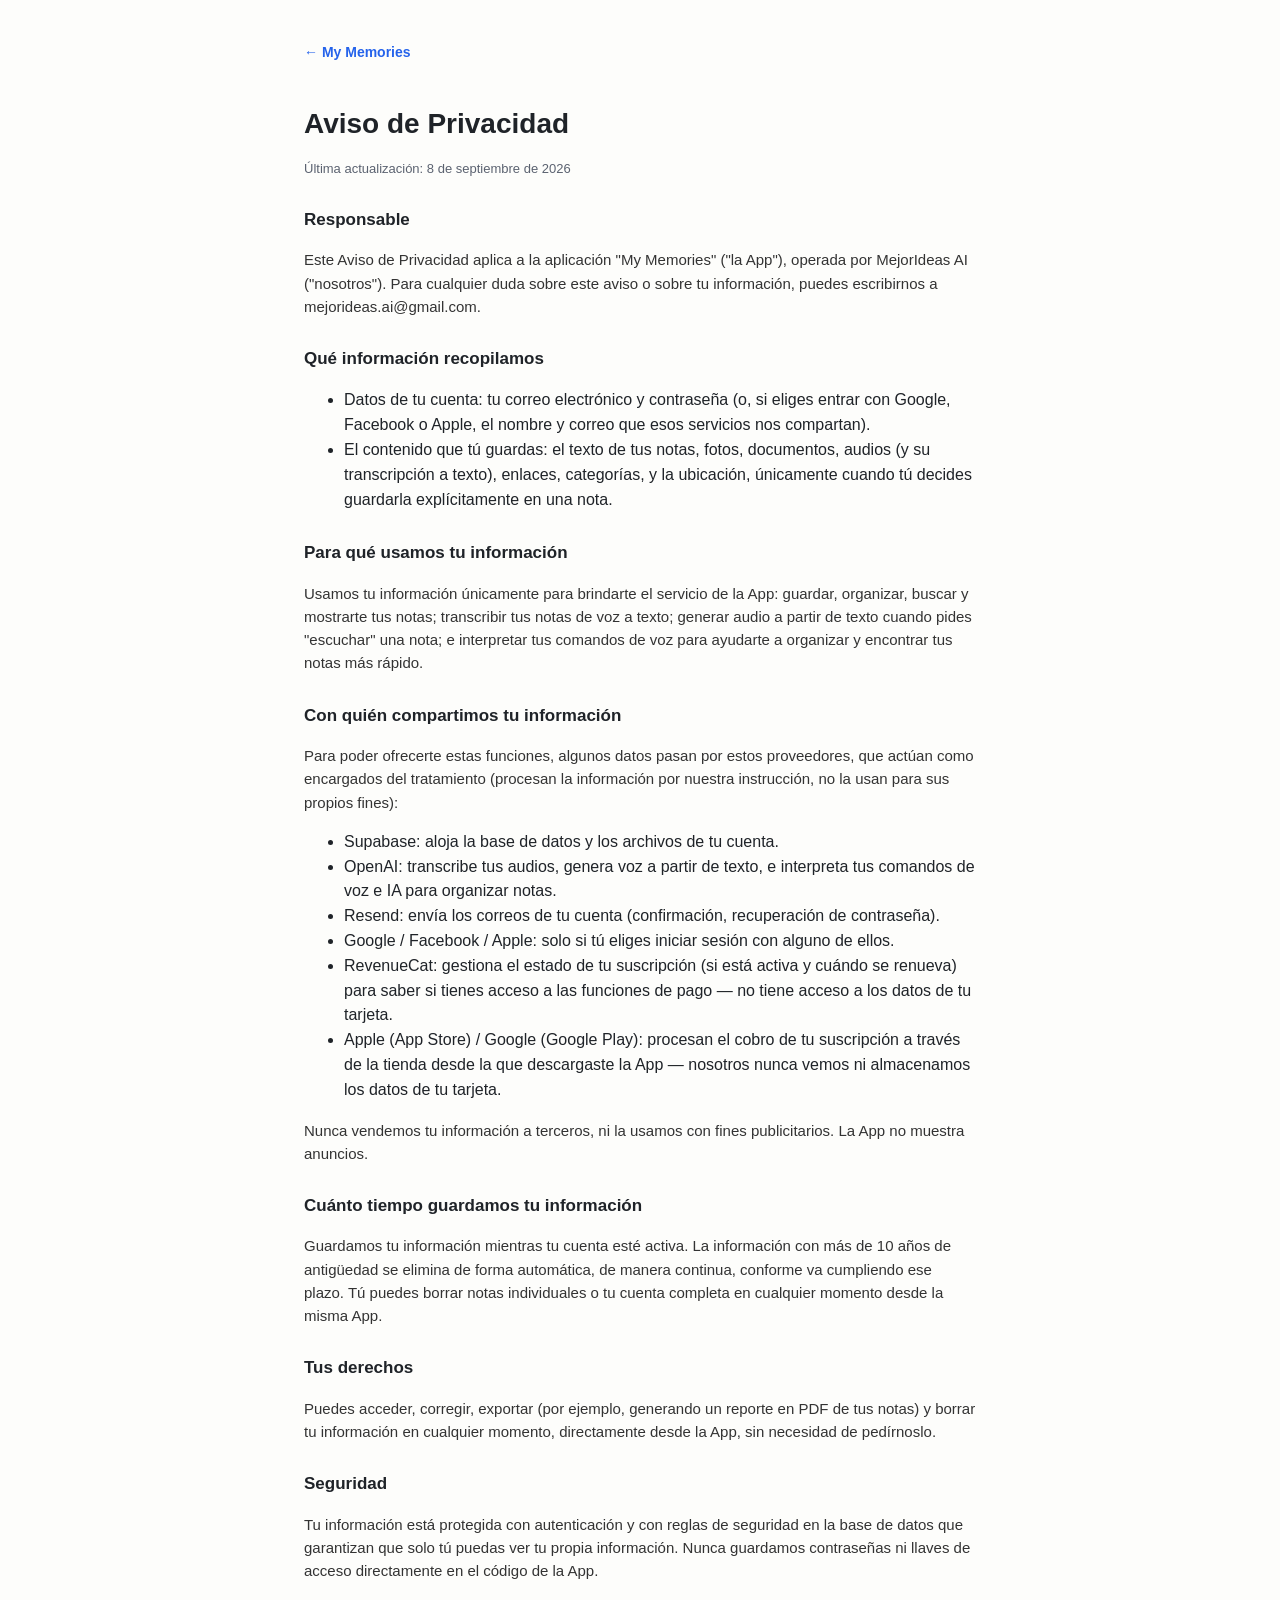
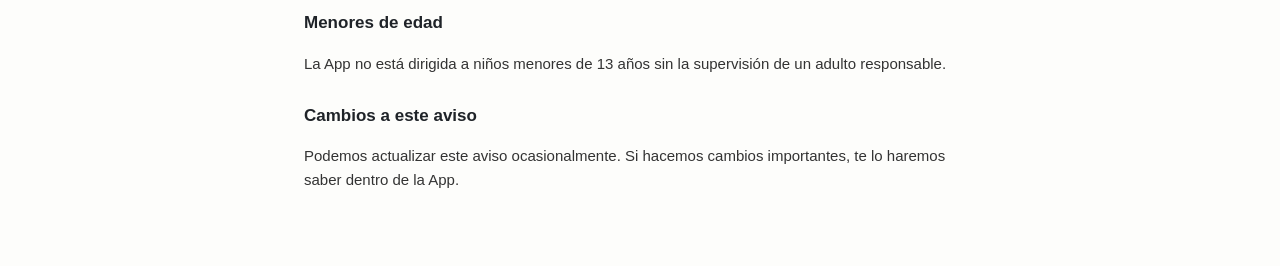
==== privacidad.html @ 93f1fa99 "Add My Memories landing page and legal pages" ====
<!doctype html>
<html lang="es">
<head>
<meta charset="utf-8" />
<meta name="viewport" content="width=device-width, initial-scale=1" />
<title>Aviso de Privacidad — My Memories</title>
<link rel="stylesheet" href="style.css" />
</head>
<body>
<div class="legal-page">
  <a href="index.html" class="back-link">← My Memories</a>
  <h1>Aviso de Privacidad</h1>
  <p class="updated">Última actualización: 8 de septiembre de 2026</p>

  <h2>Responsable</h2>
  <p>Este Aviso de Privacidad aplica a la aplicación "My Memories" ("la App"), operada por MejorIdeas AI ("nosotros"). Para cualquier duda sobre este aviso o sobre tu información, puedes escribirnos a mejorideas.ai@gmail.com.</p>

  <h2>Qué información recopilamos</h2>
  <ul>
    <li>Datos de tu cuenta: tu correo electrónico y contraseña (o, si eliges entrar con Google, Facebook o Apple, el nombre y correo que esos servicios nos compartan).</li>
    <li>El contenido que tú guardas: el texto de tus notas, fotos, documentos, audios (y su transcripción a texto), enlaces, categorías, y la ubicación, únicamente cuando tú decides guardarla explícitamente en una nota.</li>
  </ul>

  <h2>Para qué usamos tu información</h2>
  <p>Usamos tu información únicamente para brindarte el servicio de la App: guardar, organizar, buscar y mostrarte tus notas; transcribir tus notas de voz a texto; generar audio a partir de texto cuando pides "escuchar" una nota; e interpretar tus comandos de voz para ayudarte a organizar y encontrar tus notas más rápido.</p>

  <h2>Con quién compartimos tu información</h2>
  <p>Para poder ofrecerte estas funciones, algunos datos pasan por estos proveedores, que actúan como encargados del tratamiento (procesan la información por nuestra instrucción, no la usan para sus propios fines):</p>
  <ul>
    <li>Supabase: aloja la base de datos y los archivos de tu cuenta.</li>
    <li>OpenAI: transcribe tus audios, genera voz a partir de texto, e interpreta tus comandos de voz e IA para organizar notas.</li>
    <li>Resend: envía los correos de tu cuenta (confirmación, recuperación de contraseña).</li>
    <li>Google / Facebook / Apple: solo si tú eliges iniciar sesión con alguno de ellos.</li>
    <li>RevenueCat: gestiona el estado de tu suscripción (si está activa y cuándo se renueva) para saber si tienes acceso a las funciones de pago — no tiene acceso a los datos de tu tarjeta.</li>
    <li>Apple (App Store) / Google (Google Play): procesan el cobro de tu suscripción a través de la tienda desde la que descargaste la App — nosotros nunca vemos ni almacenamos los datos de tu tarjeta.</li>
  </ul>
  <p>Nunca vendemos tu información a terceros, ni la usamos con fines publicitarios. La App no muestra anuncios.</p>

  <h2>Cuánto tiempo guardamos tu información</h2>
  <p>Guardamos tu información mientras tu cuenta esté activa. La información con más de 10 años de antigüedad se elimina de forma automática, de manera continua, conforme va cumpliendo ese plazo. Tú puedes borrar notas individuales o tu cuenta completa en cualquier momento desde la misma App.</p>

  <h2>Tus derechos</h2>
  <p>Puedes acceder, corregir, exportar (por ejemplo, generando un reporte en PDF de tus notas) y borrar tu información en cualquier momento, directamente desde la App, sin necesidad de pedírnoslo.</p>

  <h2>Seguridad</h2>
  <p>Tu información está protegida con autenticación y con reglas de seguridad en la base de datos que garantizan que solo tú puedas ver tu propia información. Nunca guardamos contraseñas ni llaves de acceso directamente en el código de la App.</p>

  <h2>Menores de edad</h2>
  <p>La App no está dirigida a niños menores de 13 años sin la supervisión de un adulto responsable.</p>

  <h2>Cambios a este aviso</h2>
  <p>Podemos actualizar este aviso ocasionalmente. Si hacemos cambios importantes, te lo haremos saber dentro de la App.</p>
</div>
</body>
</html>
---- style.css ----
:root {
  --blue: #2563eb;
  --blue-dark: #1d4ed8;
  --text: #1f2328;
  --muted: #5b6270;
  --bg: #fdfdfb;
  --card: #eef2fb;
  --border: #e3e6ec;
}

* {
  box-sizing: border-box;
}

body {
  margin: 0;
  font-family: -apple-system, BlinkMacSystemFont, "Segoe UI", Roboto, Helvetica, Arial, sans-serif;
  color: var(--text);
  background: var(--bg);
  line-height: 1.55;
}

a {
  color: var(--blue);
}

header.site-header {
  display: flex;
  align-items: center;
  justify-content: space-between;
  padding: 18px 24px;
  max-width: 960px;
  margin: 0 auto;
}

.brand {
  display: flex;
  align-items: center;
  gap: 10px;
  font-weight: 700;
  font-size: 20px;
  text-decoration: none;
  color: var(--text);
}

.brand-mark {
  width: 34px;
  height: 34px;
  border-radius: 9px;
  background: var(--blue);
  color: #fff;
  display: flex;
  align-items: center;
  justify-content: center;
  font-size: 18px;
}

nav.site-nav a {
  margin-left: 20px;
  text-decoration: none;
  color: var(--muted);
  font-size: 14px;
  font-weight: 600;
}

.hero {
  max-width: 960px;
  margin: 0 auto;
  padding: 48px 24px 32px;
  text-align: center;
}

.hero h1 {
  font-size: 40px;
  margin: 0 0 12px;
}

.hero p.tagline {
  font-size: 19px;
  color: var(--muted);
  max-width: 560px;
  margin: 0 auto 28px;
}

.cta-row {
  display: flex;
  justify-content: center;
  gap: 14px;
  flex-wrap: wrap;
}

.btn {
  display: inline-block;
  padding: 13px 26px;
  border-radius: 10px;
  font-weight: 700;
  text-decoration: none;
  font-size: 15px;
}

.btn-primary {
  background: var(--blue);
  color: #fff;
}

.btn-primary:hover {
  background: var(--blue-dark);
}

.btn-secondary {
  background: #fff;
  color: var(--text);
  border: 1px solid var(--border);
}

section {
  max-width: 960px;
  margin: 0 auto;
  padding: 40px 24px;
}

section h2 {
  font-size: 26px;
  text-align: center;
  margin-bottom: 32px;
}

.grid {
  display: grid;
  grid-template-columns: repeat(auto-fit, minmax(240px, 1fr));
  gap: 20px;
}

.card {
  background: var(--card);
  border-radius: 14px;
  padding: 22px;
}

.card .icon {
  font-size: 26px;
  margin-bottom: 10px;
  display: block;
}

.card h3 {
  margin: 0 0 6px;
  font-size: 17px;
}

.card p {
  margin: 0;
  color: var(--muted);
  font-size: 14.5px;
}

.steps {
  counter-reset: step;
  display: grid;
  grid-template-columns: repeat(auto-fit, minmax(200px, 1fr));
  gap: 24px;
}

.step {
  text-align: center;
}

.step .step-num {
  width: 40px;
  height: 40px;
  border-radius: 50%;
  background: var(--blue);
  color: #fff;
  display: flex;
  align-items: center;
  justify-content: center;
  font-weight: 700;
  margin: 0 auto 12px;
}

.step h3 {
  font-size: 15.5px;
  margin: 0 0 6px;
}

.step p {
  color: var(--muted);
  font-size: 14px;
  margin: 0;
}

.pricing {
  display: flex;
  justify-content: center;
  gap: 20px;
  flex-wrap: wrap;
}

.plan {
  background: #fff;
  border: 1px solid var(--border);
  border-radius: 14px;
  padding: 28px;
  width: 220px;
  text-align: center;
}

.plan.highlight {
  border-color: var(--blue);
  box-shadow: 0 0 0 2px var(--blue) inset;
}

.plan .badge {
  display: inline-block;
  background: var(--blue);
  color: #fff;
  font-size: 11px;
  font-weight: 700;
  padding: 3px 10px;
  border-radius: 999px;
  margin-bottom: 10px;
}

.plan .price {
  font-size: 30px;
  font-weight: 800;
  margin: 6px 0 2px;
}

.plan .period {
  color: var(--muted);
  font-size: 13px;
}

.trial-note {
  text-align: center;
  color: var(--muted);
  font-size: 14px;
  margin-top: 18px;
}

footer.site-footer {
  border-top: 1px solid var(--border);
  padding: 28px 24px 40px;
  text-align: center;
  color: var(--muted);
  font-size: 13.5px;
}

footer.site-footer a {
  color: var(--muted);
  margin: 0 8px;
}

.legal-page {
  max-width: 720px;
  margin: 0 auto;
  padding: 40px 24px 60px;
}

.legal-page h1 {
  font-size: 28px;
  margin-bottom: 4px;
}

.legal-page .updated {
  color: var(--muted);
  font-size: 13px;
  margin-bottom: 28px;
}

.legal-page p, .legal-page h2 {
  white-space: pre-line;
}

.legal-page h2 {
  font-size: 17px;
  margin-top: 28px;
  margin-bottom: 6px;
}

.legal-page p {
  font-size: 15px;
  color: #333;
}

.back-link {
  display: inline-block;
  margin-bottom: 20px;
  font-size: 14px;
  font-weight: 600;
  text-decoration: none;
}

@media (max-width: 600px) {
  .hero h1 { font-size: 30px; }
  nav.site-nav a { margin-left: 12px; font-size: 13px; }
}
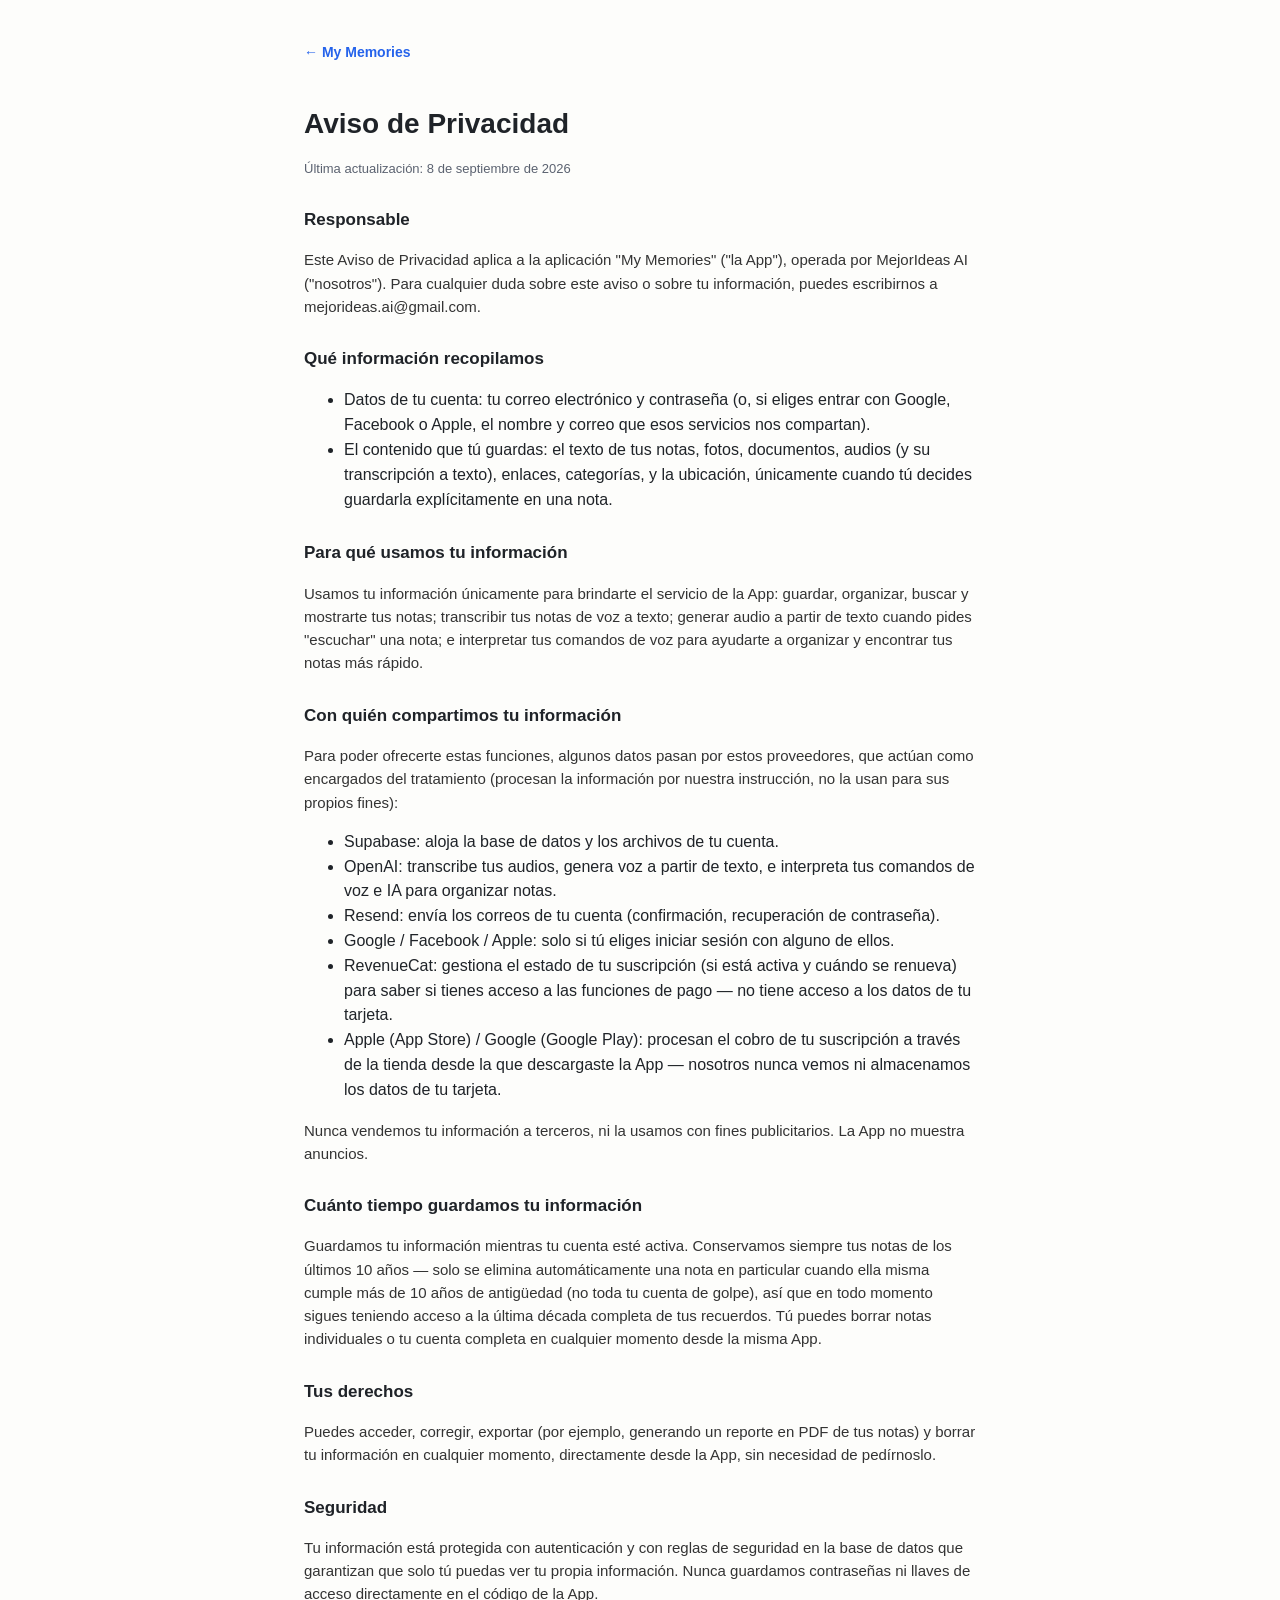
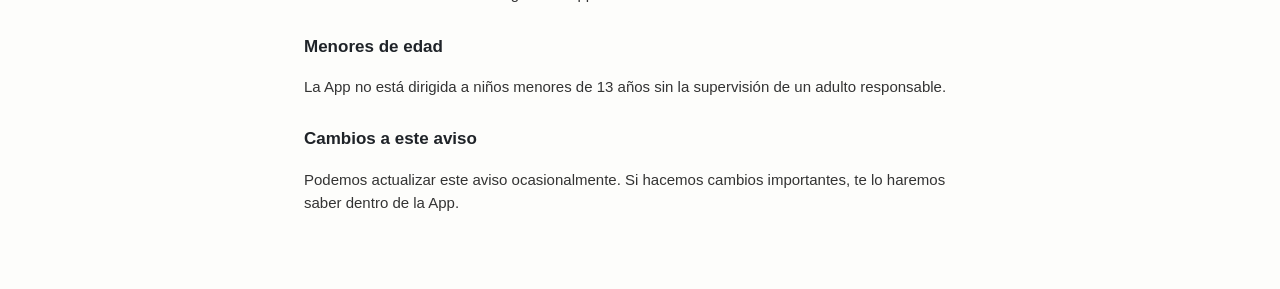
==== commit da0043eb: "Explain billing grace period and rolling 10-year retention" ====
--- a/privacidad.html
+++ b/privacidad.html
@@ -37,7 +37,7 @@
   <p>Nunca vendemos tu información a terceros, ni la usamos con fines publicitarios. La App no muestra anuncios.</p>
 
   <h2>Cuánto tiempo guardamos tu información</h2>
-  <p>Guardamos tu información mientras tu cuenta esté activa. La información con más de 10 años de antigüedad se elimina de forma automática, de manera continua, conforme va cumpliendo ese plazo. Tú puedes borrar notas individuales o tu cuenta completa en cualquier momento desde la misma App.</p>
+  <p>Guardamos tu información mientras tu cuenta esté activa. Conservamos siempre tus notas de los últimos 10 años — solo se elimina automáticamente una nota en particular cuando ella misma cumple más de 10 años de antigüedad (no toda tu cuenta de golpe), así que en todo momento sigues teniendo acceso a la última década completa de tus recuerdos. Tú puedes borrar notas individuales o tu cuenta completa en cualquier momento desde la misma App.</p>
 
   <h2>Tus derechos</h2>
   <p>Puedes acceder, corregir, exportar (por ejemplo, generando un reporte en PDF de tus notas) y borrar tu información en cualquier momento, directamente desde la App, sin necesidad de pedírnoslo.</p>
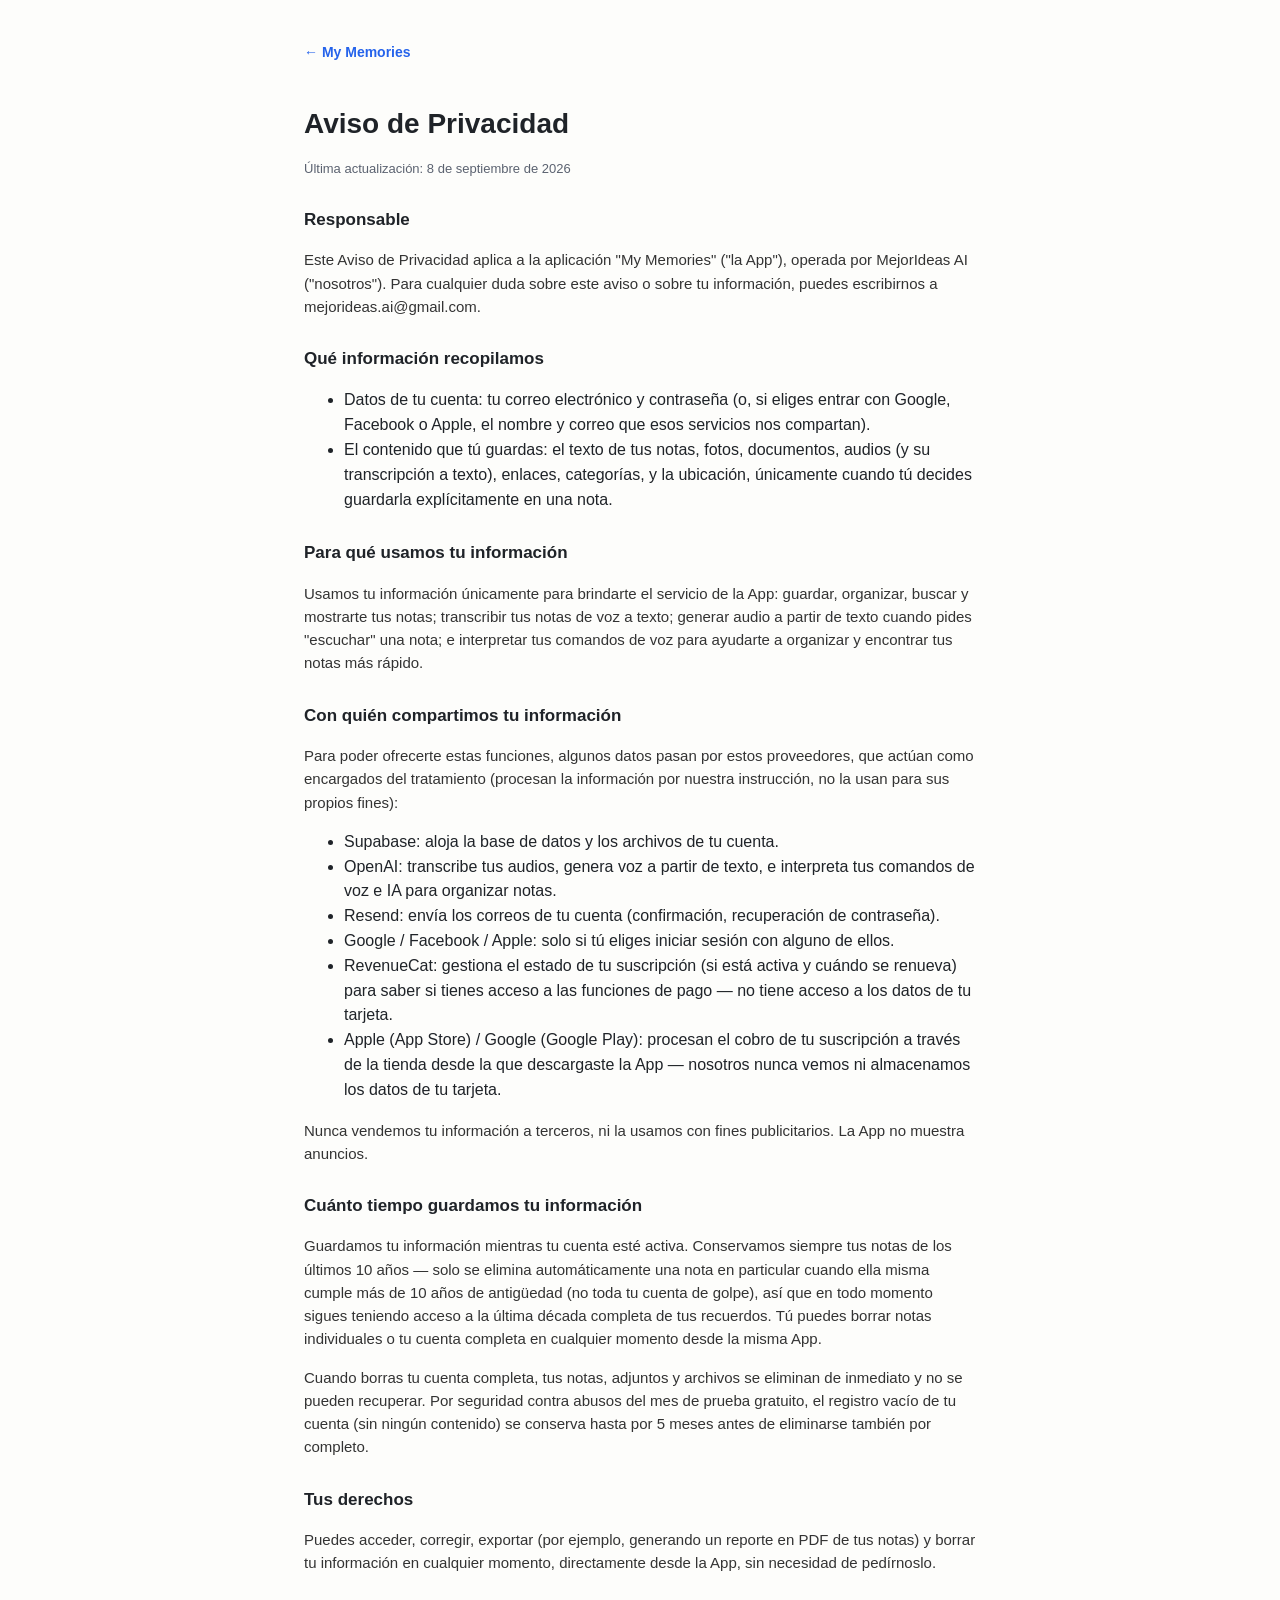
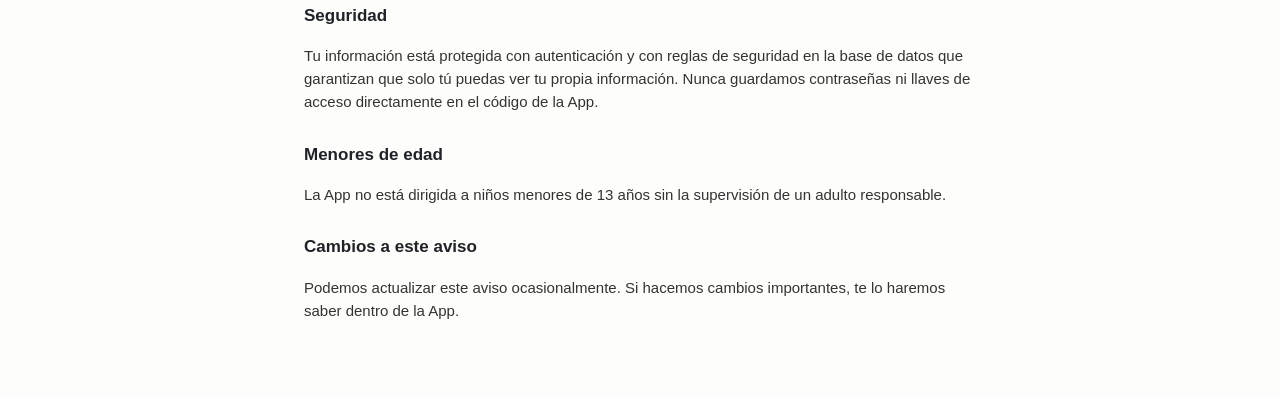
==== commit 2a0a35a5: "Clarify 5-month account purge retention in privacy notice" ====
--- a/privacidad.html
+++ b/privacidad.html
@@ -38,6 +38,7 @@
 
   <h2>Cuánto tiempo guardamos tu información</h2>
   <p>Guardamos tu información mientras tu cuenta esté activa. Conservamos siempre tus notas de los últimos 10 años — solo se elimina automáticamente una nota en particular cuando ella misma cumple más de 10 años de antigüedad (no toda tu cuenta de golpe), así que en todo momento sigues teniendo acceso a la última década completa de tus recuerdos. Tú puedes borrar notas individuales o tu cuenta completa en cualquier momento desde la misma App.</p>
+  <p>Cuando borras tu cuenta completa, tus notas, adjuntos y archivos se eliminan de inmediato y no se pueden recuperar. Por seguridad contra abusos del mes de prueba gratuito, el registro vacío de tu cuenta (sin ningún contenido) se conserva hasta por 5 meses antes de eliminarse también por completo.</p>
 
   <h2>Tus derechos</h2>
   <p>Puedes acceder, corregir, exportar (por ejemplo, generando un reporte en PDF de tus notas) y borrar tu información en cualquier momento, directamente desde la App, sin necesidad de pedírnoslo.</p>
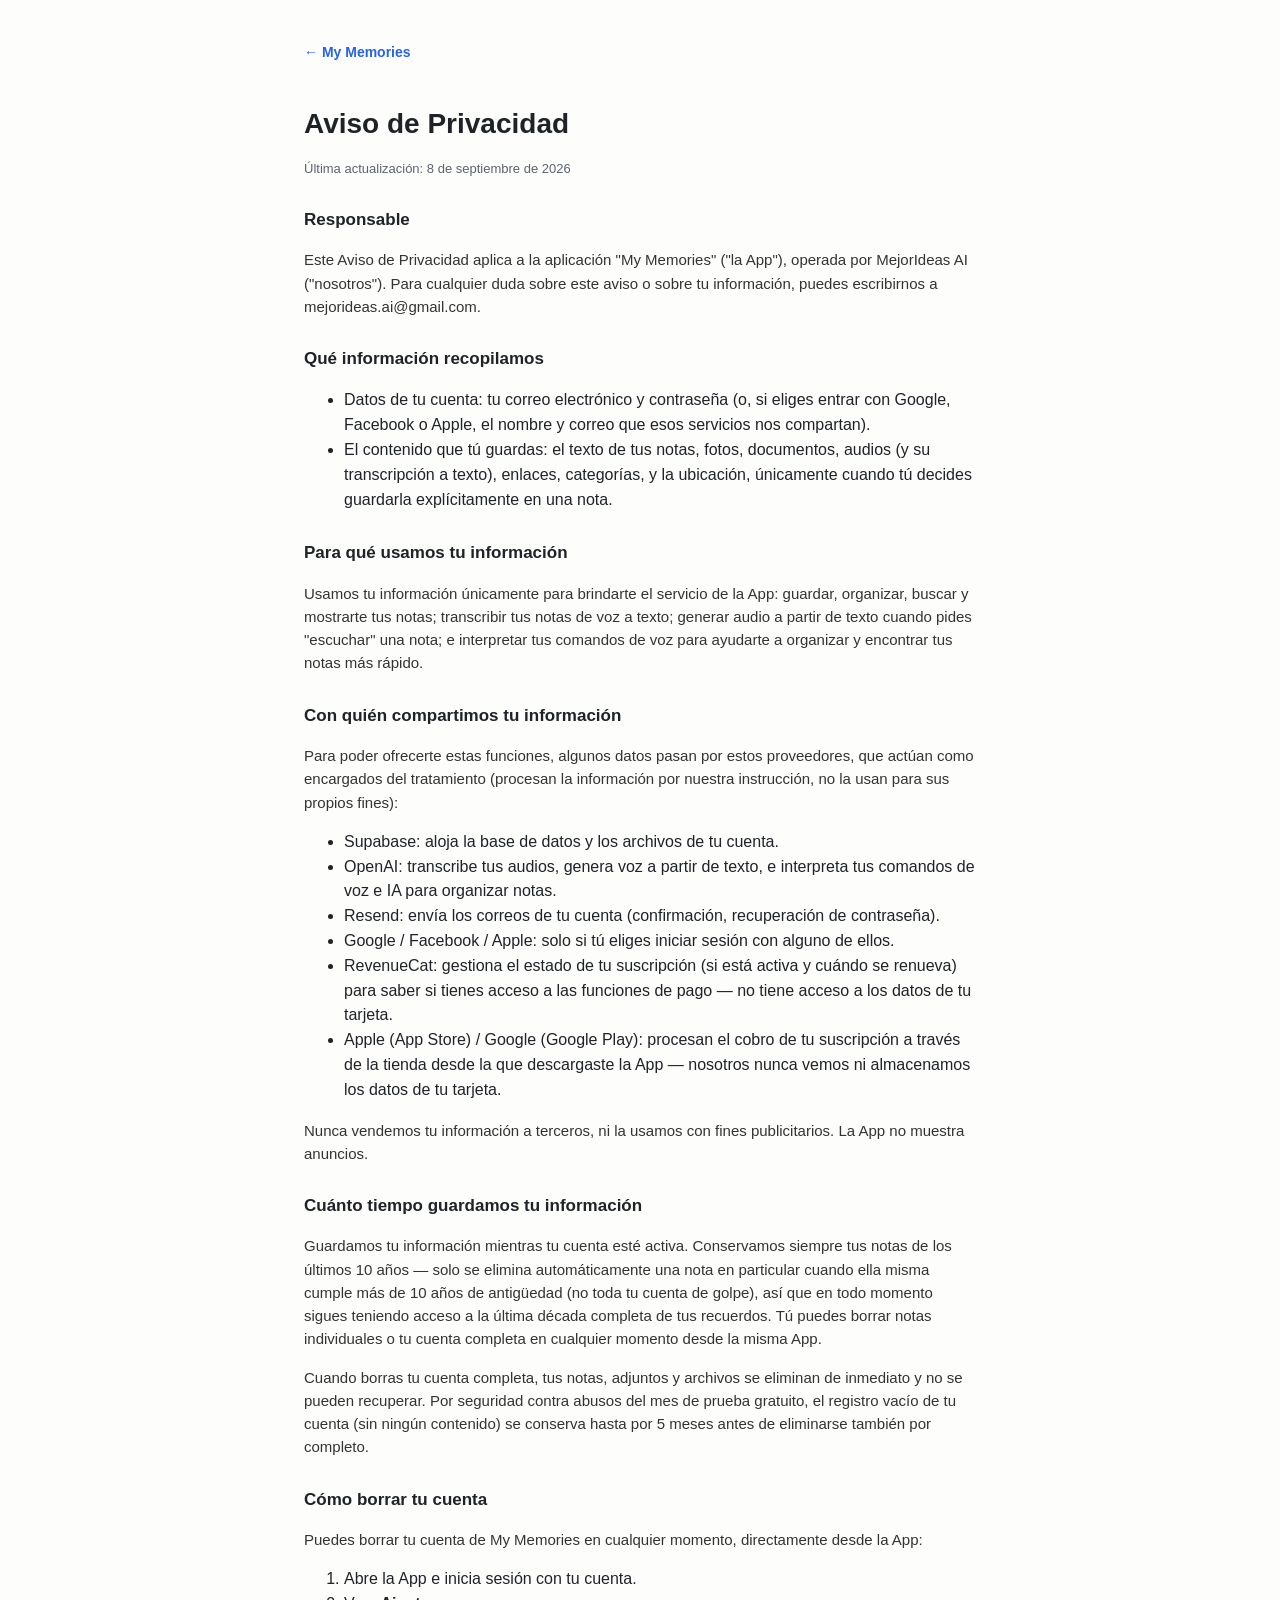
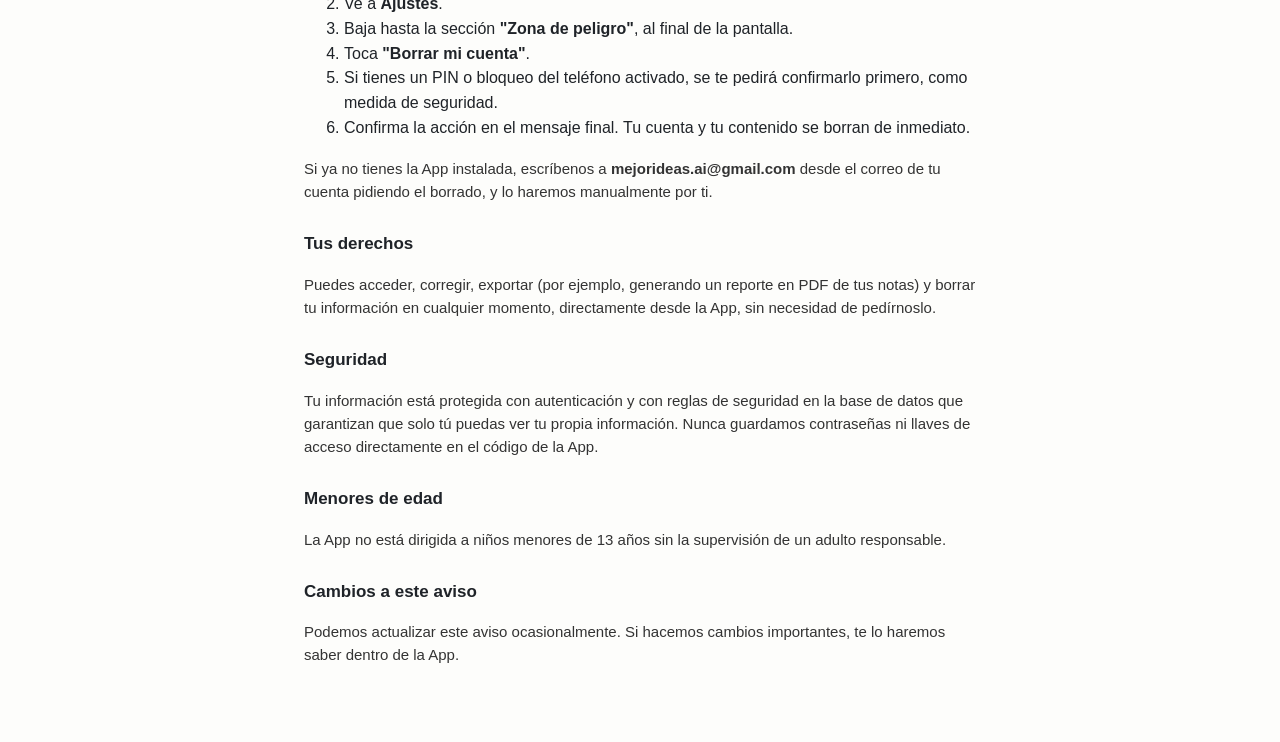
==== commit 0f0b8ea8: "Add explicit step-by-step account deletion instructions to Privacy Notice Required by Google Play's " ====
--- a/privacidad.html
+++ b/privacidad.html
@@ -40,6 +40,18 @@
   <p>Guardamos tu información mientras tu cuenta esté activa. Conservamos siempre tus notas de los últimos 10 años — solo se elimina automáticamente una nota en particular cuando ella misma cumple más de 10 años de antigüedad (no toda tu cuenta de golpe), así que en todo momento sigues teniendo acceso a la última década completa de tus recuerdos. Tú puedes borrar notas individuales o tu cuenta completa en cualquier momento desde la misma App.</p>
   <p>Cuando borras tu cuenta completa, tus notas, adjuntos y archivos se eliminan de inmediato y no se pueden recuperar. Por seguridad contra abusos del mes de prueba gratuito, el registro vacío de tu cuenta (sin ningún contenido) se conserva hasta por 5 meses antes de eliminarse también por completo.</p>
 
+  <h2>Cómo borrar tu cuenta</h2>
+  <p>Puedes borrar tu cuenta de My Memories en cualquier momento, directamente desde la App:</p>
+  <ol>
+    <li>Abre la App e inicia sesión con tu cuenta.</li>
+    <li>Ve a <strong>Ajustes</strong>.</li>
+    <li>Baja hasta la sección <strong>"Zona de peligro"</strong>, al final de la pantalla.</li>
+    <li>Toca <strong>"Borrar mi cuenta"</strong>.</li>
+    <li>Si tienes un PIN o bloqueo del teléfono activado, se te pedirá confirmarlo primero, como medida de seguridad.</li>
+    <li>Confirma la acción en el mensaje final. Tu cuenta y tu contenido se borran de inmediato.</li>
+  </ol>
+  <p>Si ya no tienes la App instalada, escríbenos a <strong>mejorideas.ai@gmail.com</strong> desde el correo de tu cuenta pidiendo el borrado, y lo haremos manualmente por ti.</p>
+
   <h2>Tus derechos</h2>
   <p>Puedes acceder, corregir, exportar (por ejemplo, generando un reporte en PDF de tus notas) y borrar tu información en cualquier momento, directamente desde la App, sin necesidad de pedírnoslo.</p>
 
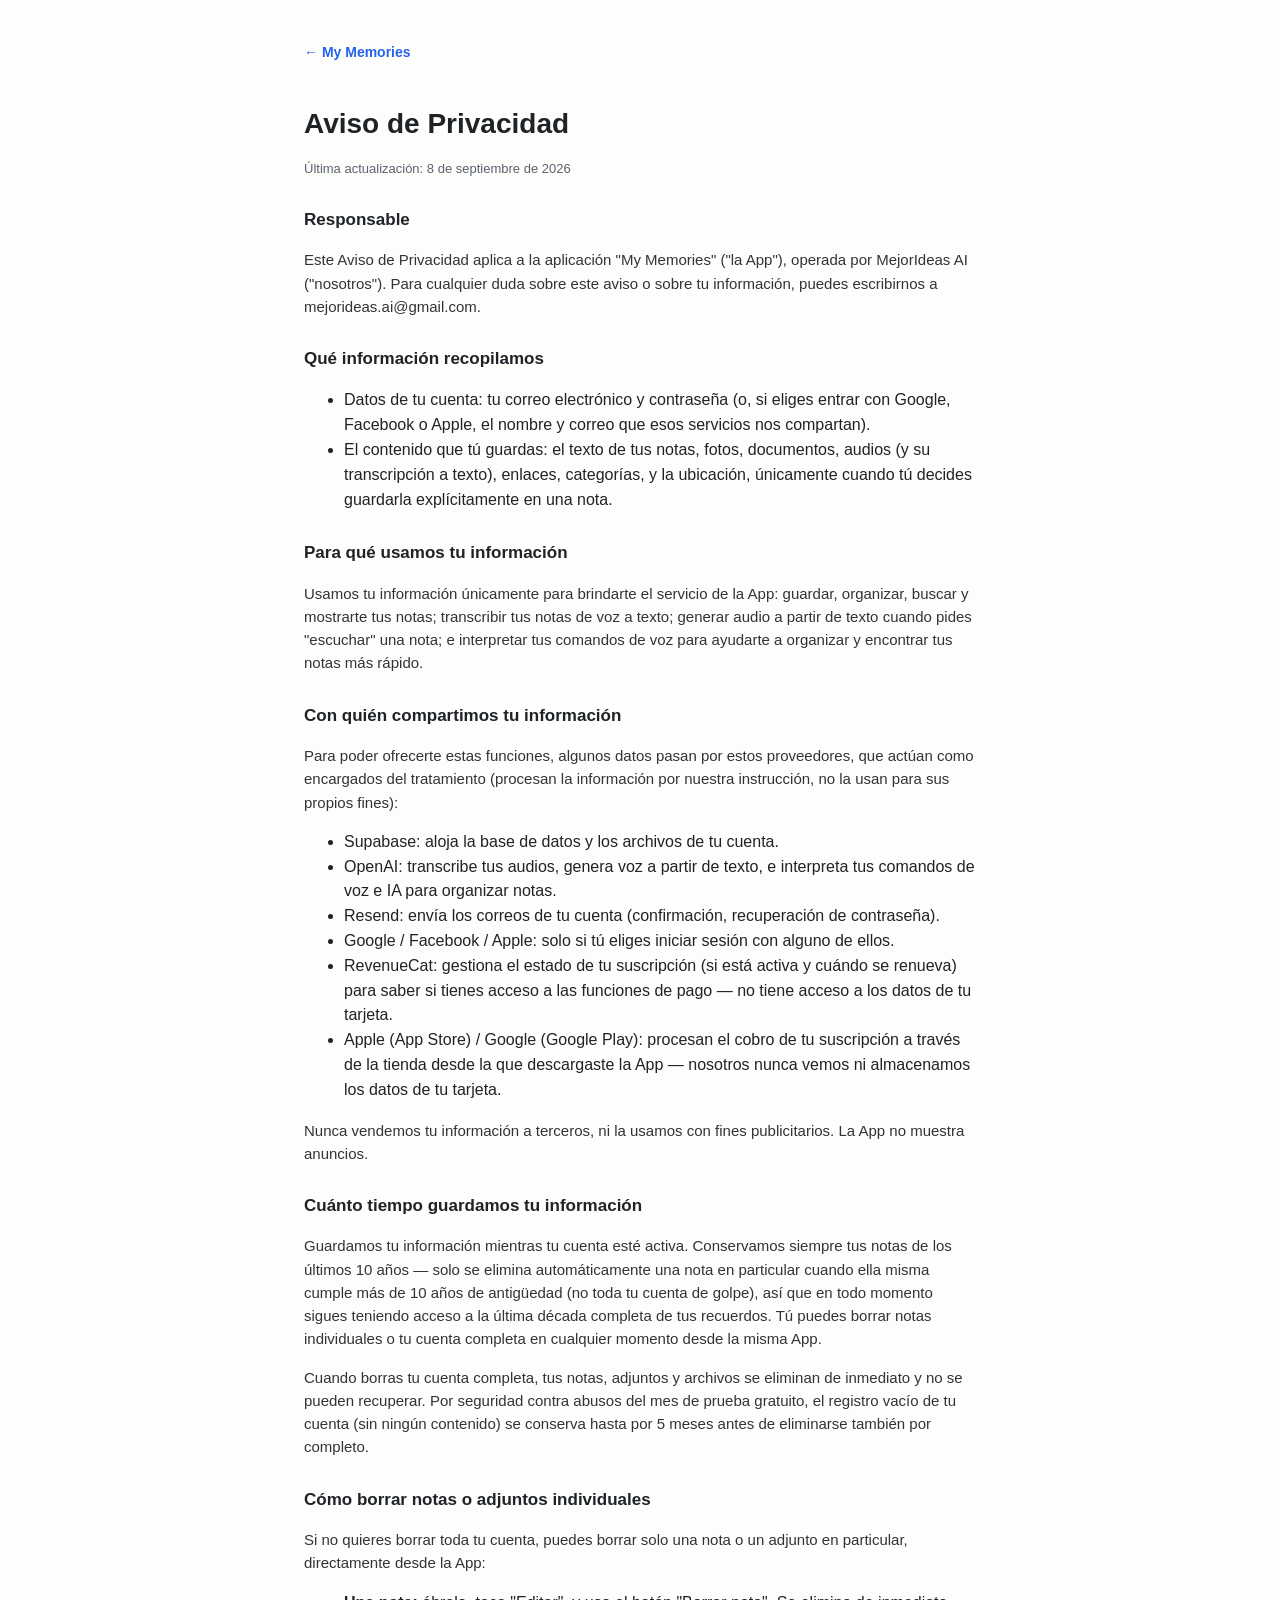
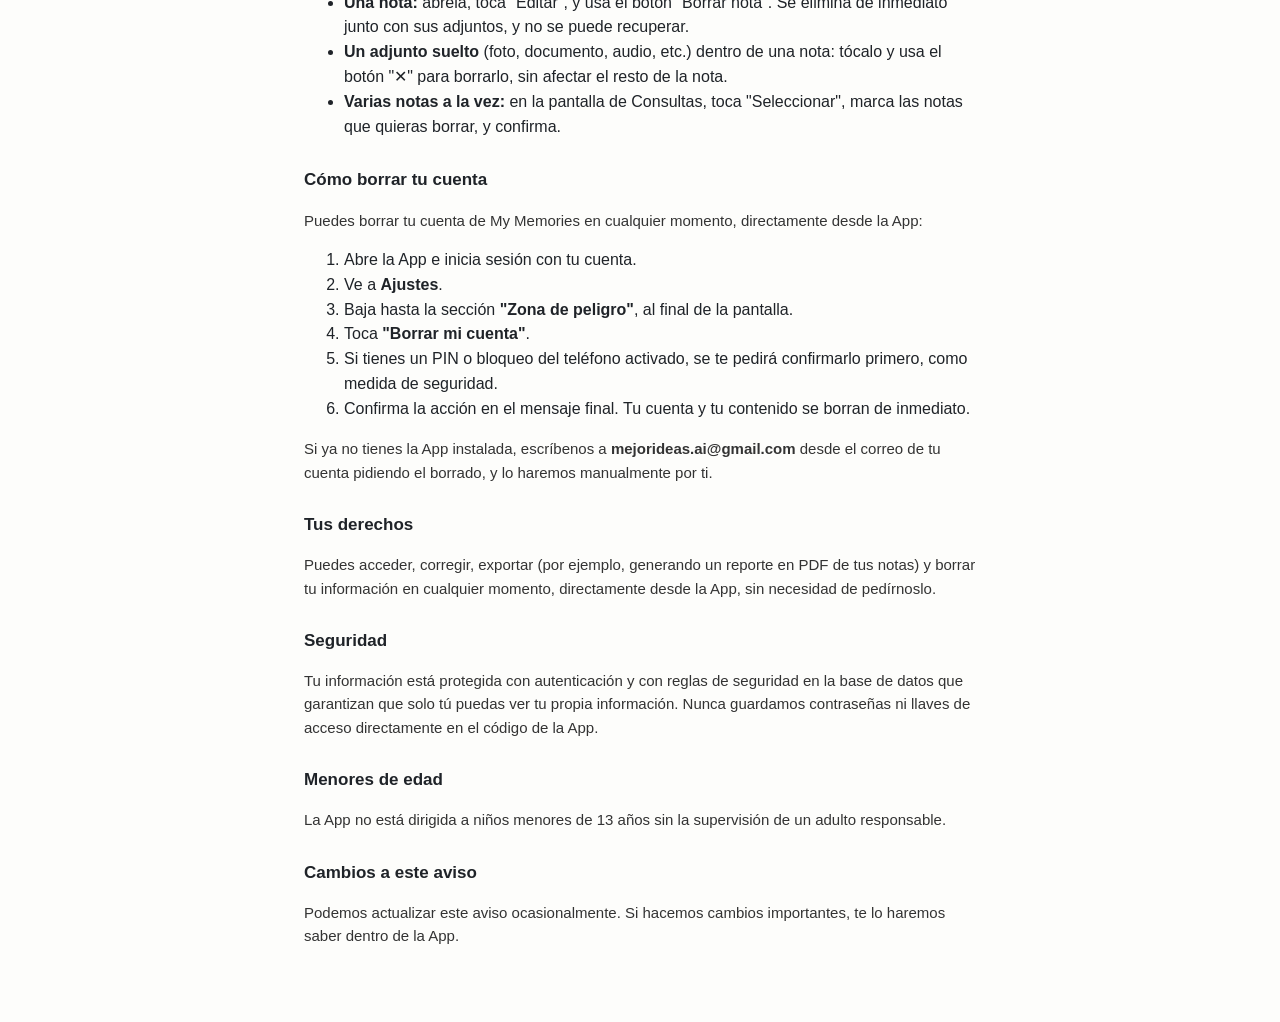
==== commit 02e86c24: "Add step-by-step instructions for deleting individual notes/attachments Required by Google Play's Da" ====
--- a/privacidad.html
+++ b/privacidad.html
@@ -40,6 +40,14 @@
   <p>Guardamos tu información mientras tu cuenta esté activa. Conservamos siempre tus notas de los últimos 10 años — solo se elimina automáticamente una nota en particular cuando ella misma cumple más de 10 años de antigüedad (no toda tu cuenta de golpe), así que en todo momento sigues teniendo acceso a la última década completa de tus recuerdos. Tú puedes borrar notas individuales o tu cuenta completa en cualquier momento desde la misma App.</p>
   <p>Cuando borras tu cuenta completa, tus notas, adjuntos y archivos se eliminan de inmediato y no se pueden recuperar. Por seguridad contra abusos del mes de prueba gratuito, el registro vacío de tu cuenta (sin ningún contenido) se conserva hasta por 5 meses antes de eliminarse también por completo.</p>
 
+  <h2>Cómo borrar notas o adjuntos individuales</h2>
+  <p>Si no quieres borrar toda tu cuenta, puedes borrar solo una nota o un adjunto en particular, directamente desde la App:</p>
+  <ul>
+    <li><strong>Una nota:</strong> ábrela, toca "Editar", y usa el botón "Borrar nota". Se elimina de inmediato junto con sus adjuntos, y no se puede recuperar.</li>
+    <li><strong>Un adjunto suelto</strong> (foto, documento, audio, etc.) dentro de una nota: tócalo y usa el botón "✕" para borrarlo, sin afectar el resto de la nota.</li>
+    <li><strong>Varias notas a la vez:</strong> en la pantalla de Consultas, toca "Seleccionar", marca las notas que quieras borrar, y confirma.</li>
+  </ul>
+
   <h2>Cómo borrar tu cuenta</h2>
   <p>Puedes borrar tu cuenta de My Memories en cualquier momento, directamente desde la App:</p>
   <ol>
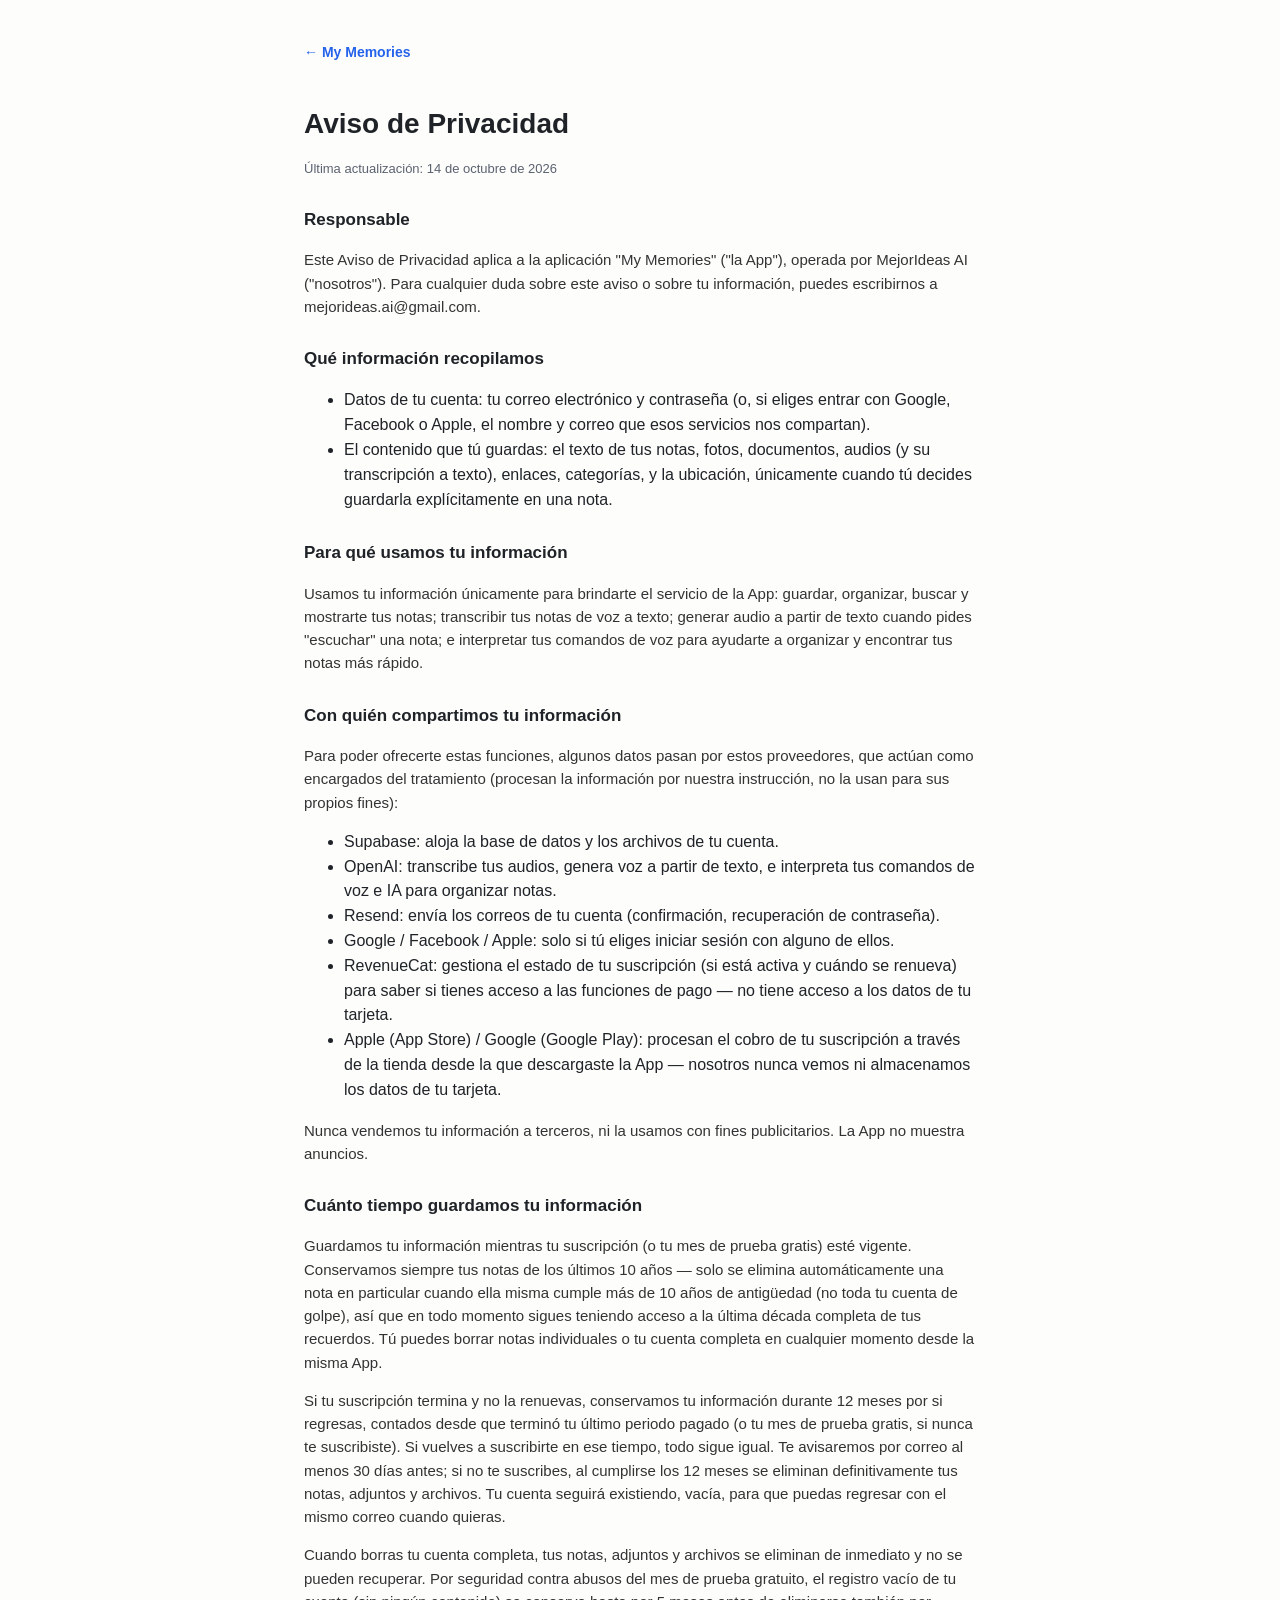
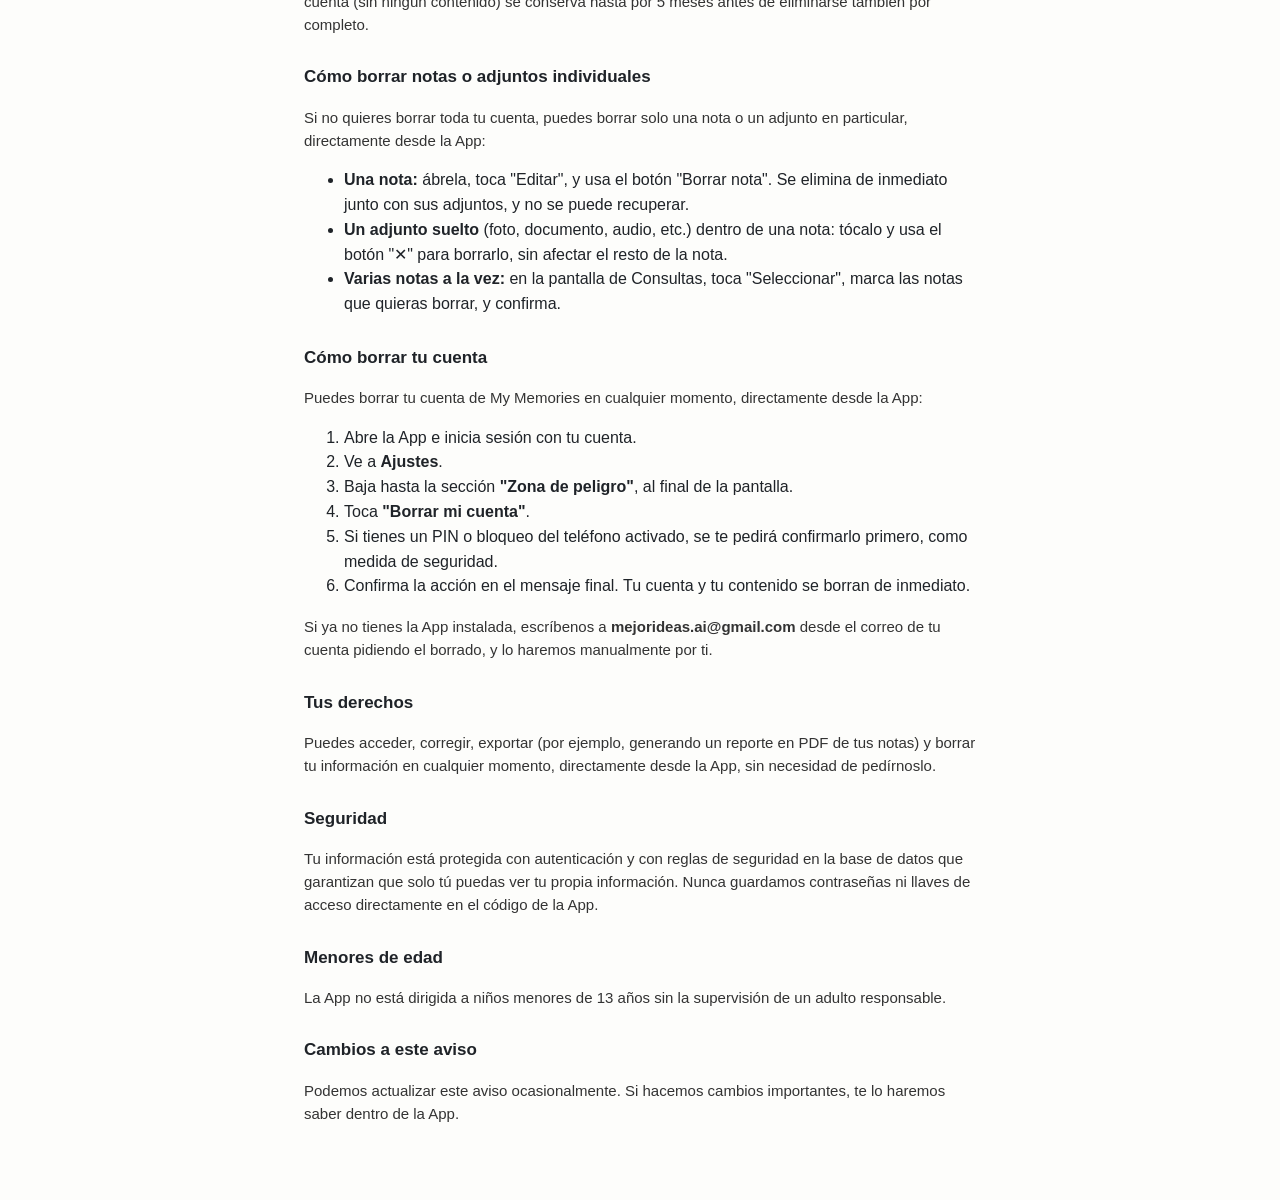
==== commit 692ce816: "Update data retention: 12 months after a subscription lapses Co-Authored-By: Claude Opus 5.5 <norepl" ====
--- a/privacidad.html
+++ b/privacidad.html
@@ -10,7 +10,7 @@
 <div class="legal-page">
   <a href="index.html" class="back-link">← My Memories</a>
   <h1>Aviso de Privacidad</h1>
-  <p class="updated">Última actualización: 8 de septiembre de 2026</p>
+  <p class="updated">Última actualización: 14 de octubre de 2026</p>
 
   <h2>Responsable</h2>
   <p>Este Aviso de Privacidad aplica a la aplicación "My Memories" ("la App"), operada por MejorIdeas AI ("nosotros"). Para cualquier duda sobre este aviso o sobre tu información, puedes escribirnos a mejorideas.ai@gmail.com.</p>
@@ -37,7 +37,8 @@
   <p>Nunca vendemos tu información a terceros, ni la usamos con fines publicitarios. La App no muestra anuncios.</p>
 
   <h2>Cuánto tiempo guardamos tu información</h2>
-  <p>Guardamos tu información mientras tu cuenta esté activa. Conservamos siempre tus notas de los últimos 10 años — solo se elimina automáticamente una nota en particular cuando ella misma cumple más de 10 años de antigüedad (no toda tu cuenta de golpe), así que en todo momento sigues teniendo acceso a la última década completa de tus recuerdos. Tú puedes borrar notas individuales o tu cuenta completa en cualquier momento desde la misma App.</p>
+  <p>Guardamos tu información mientras tu suscripción (o tu mes de prueba gratis) esté vigente. Conservamos siempre tus notas de los últimos 10 años — solo se elimina automáticamente una nota en particular cuando ella misma cumple más de 10 años de antigüedad (no toda tu cuenta de golpe), así que en todo momento sigues teniendo acceso a la última década completa de tus recuerdos. Tú puedes borrar notas individuales o tu cuenta completa en cualquier momento desde la misma App.</p>
+  <p>Si tu suscripción termina y no la renuevas, conservamos tu información durante 12 meses por si regresas, contados desde que terminó tu último periodo pagado (o tu mes de prueba gratis, si nunca te suscribiste). Si vuelves a suscribirte en ese tiempo, todo sigue igual. Te avisaremos por correo al menos 30 días antes; si no te suscribes, al cumplirse los 12 meses se eliminan definitivamente tus notas, adjuntos y archivos. Tu cuenta seguirá existiendo, vacía, para que puedas regresar con el mismo correo cuando quieras.</p>
   <p>Cuando borras tu cuenta completa, tus notas, adjuntos y archivos se eliminan de inmediato y no se pueden recuperar. Por seguridad contra abusos del mes de prueba gratuito, el registro vacío de tu cuenta (sin ningún contenido) se conserva hasta por 5 meses antes de eliminarse también por completo.</p>
 
   <h2>Cómo borrar notas o adjuntos individuales</h2>
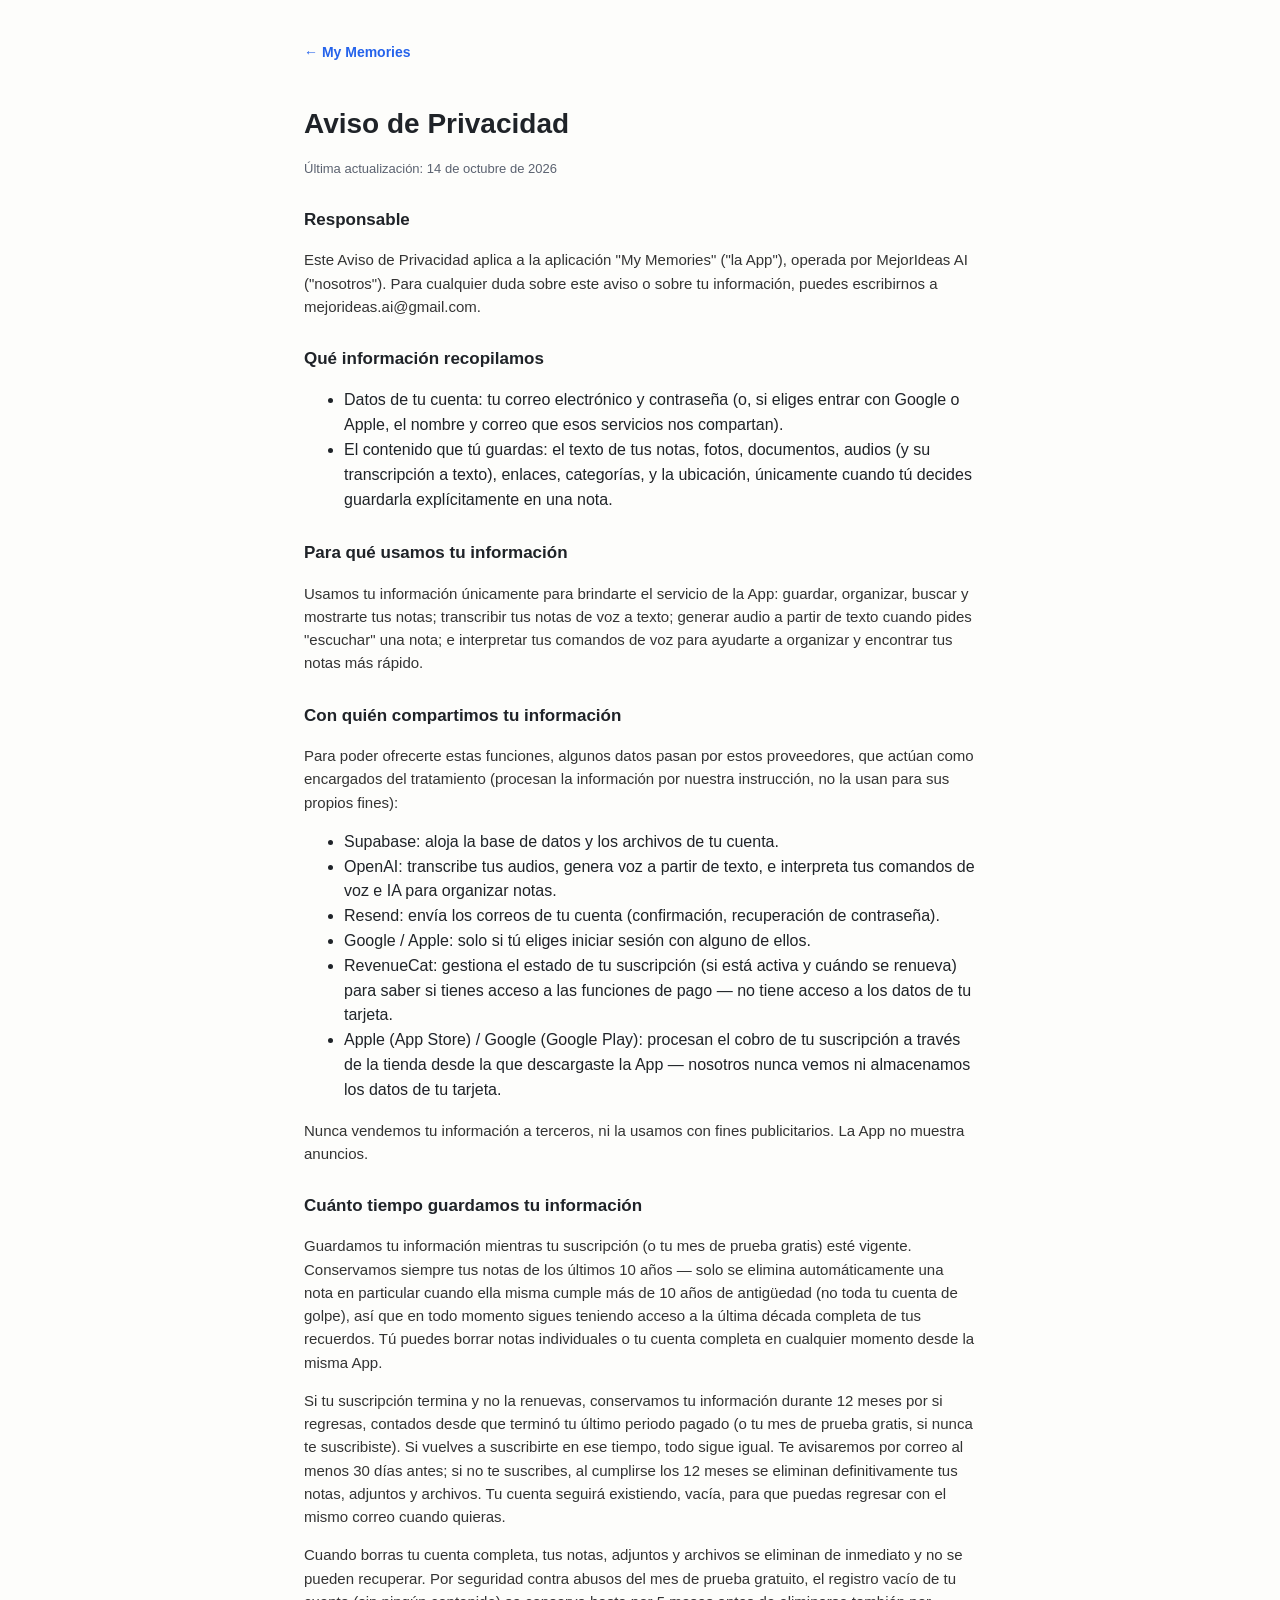
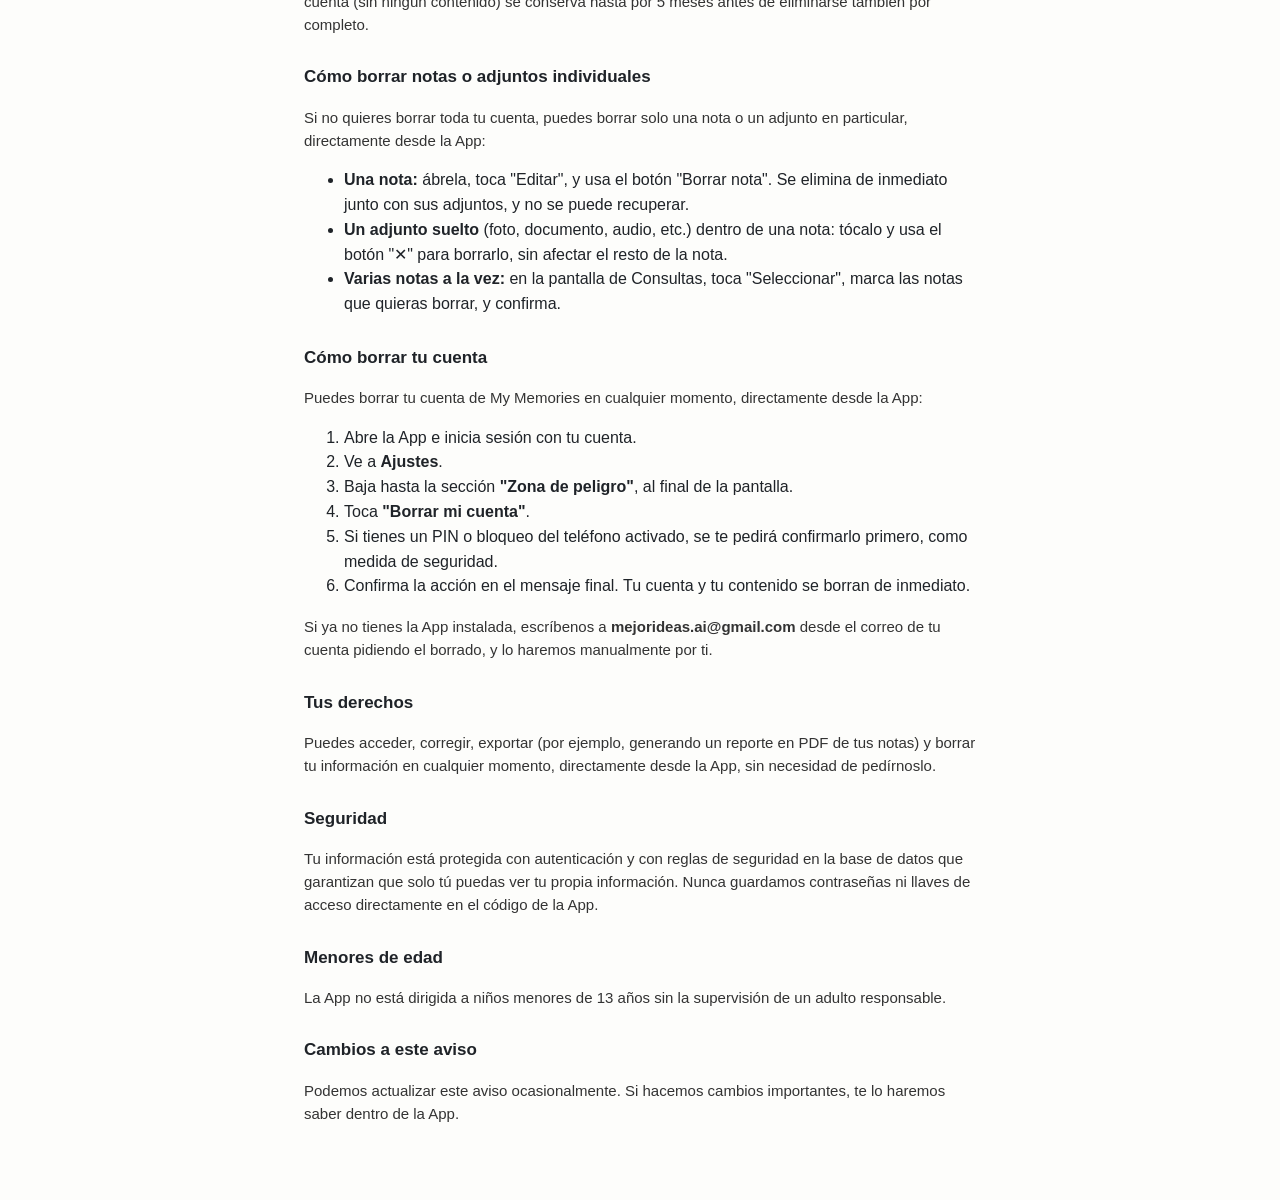
==== commit f53119ee: "Remove leftover Facebook sign-in mentions Facebook sign-in was removed from the app on 2026-10-05.  " ====
--- a/privacidad.html
+++ b/privacidad.html
@@ -17,7 +17,7 @@
 
   <h2>Qué información recopilamos</h2>
   <ul>
-    <li>Datos de tu cuenta: tu correo electrónico y contraseña (o, si eliges entrar con Google, Facebook o Apple, el nombre y correo que esos servicios nos compartan).</li>
+    <li>Datos de tu cuenta: tu correo electrónico y contraseña (o, si eliges entrar con Google o Apple, el nombre y correo que esos servicios nos compartan).</li>
     <li>El contenido que tú guardas: el texto de tus notas, fotos, documentos, audios (y su transcripción a texto), enlaces, categorías, y la ubicación, únicamente cuando tú decides guardarla explícitamente en una nota.</li>
   </ul>
 
@@ -30,7 +30,7 @@
     <li>Supabase: aloja la base de datos y los archivos de tu cuenta.</li>
     <li>OpenAI: transcribe tus audios, genera voz a partir de texto, e interpreta tus comandos de voz e IA para organizar notas.</li>
     <li>Resend: envía los correos de tu cuenta (confirmación, recuperación de contraseña).</li>
-    <li>Google / Facebook / Apple: solo si tú eliges iniciar sesión con alguno de ellos.</li>
+    <li>Google / Apple: solo si tú eliges iniciar sesión con alguno de ellos.</li>
     <li>RevenueCat: gestiona el estado de tu suscripción (si está activa y cuándo se renueva) para saber si tienes acceso a las funciones de pago — no tiene acceso a los datos de tu tarjeta.</li>
     <li>Apple (App Store) / Google (Google Play): procesan el cobro de tu suscripción a través de la tienda desde la que descargaste la App — nosotros nunca vemos ni almacenamos los datos de tu tarjeta.</li>
   </ul>
